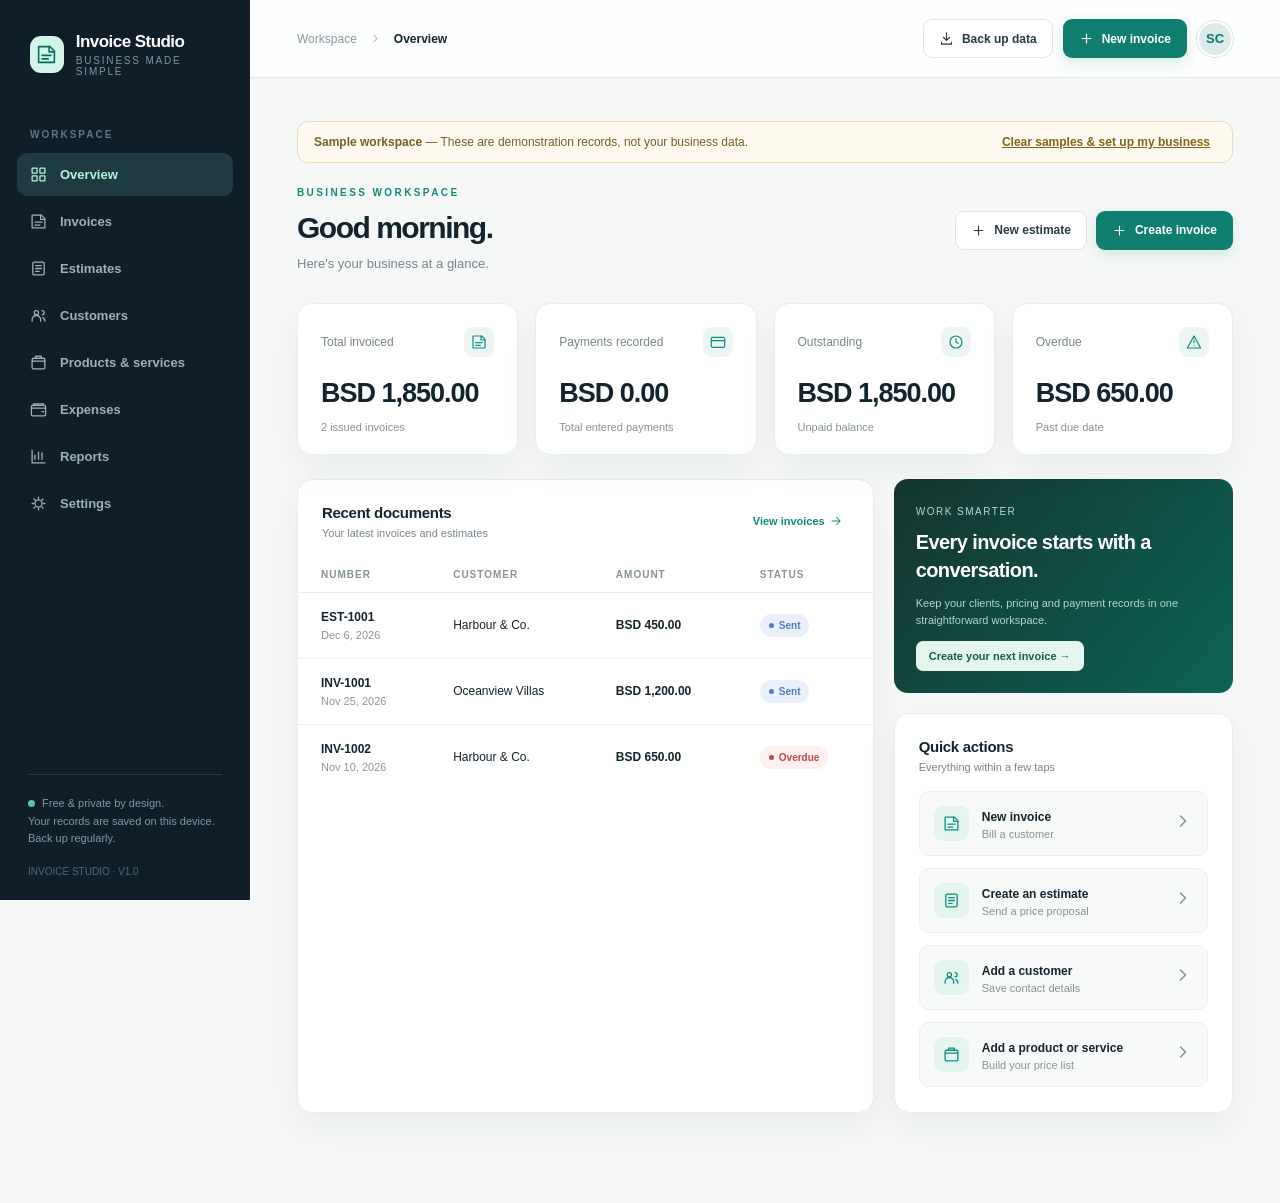
==== index.html @ 1c720442 "Build Invoice Studio local-first invoicing app" ====
<!DOCTYPE html>
<html lang="en">
<head>
  <meta charset="UTF-8" />
  <meta name="viewport" content="width=device-width, initial-scale=1, viewport-fit=cover" />
  <meta name="theme-color" content="#101c28" />
  <meta name="description" content="Free, private, mobile-friendly invoicing, estimates, customers and expenses. No account needed." />
  <title>Invoice Studio · Free small-business invoicing</title>
  <link rel="icon" href="./icon.svg" type="image/svg+xml" />
  <link rel="manifest" href="./manifest.webmanifest" />
  <link rel="stylesheet" href="./styles.css" />
</head>
<body>
  <div id="app"></div>
  <script defer src="./app.js"></script>
</body>
</html>
---- styles.css ----
:root{--ink:#14242d;--muted:#78858f;--line:#e4e9ec;--paper:#fff;--canvas:#f6f8f8;--side:#101e2a;--accent:#108b7b;--accentlight:#e5f5ef;--danger:#b94a4c;--gold:#ad791c;--shadow:0 14px 35px rgba(20,36,45,.055)}
*{box-sizing:border-box}html,body{margin:0;min-height:100%;font-family:Inter,-apple-system,BlinkMacSystemFont,"Segoe UI",sans-serif;color:var(--ink);background:var(--canvas);-webkit-font-smoothing:antialiased}body{min-width:320px}button,input,select,textarea{font:inherit}button{cursor:pointer}button:disabled{opacity:.4;cursor:not-allowed}a{color:var(--accent)}.app-shell{display:flex;min-height:100vh}.sidebar{width:250px;min-width:250px;background:var(--side);color:#fff;display:flex;flex-direction:column;position:sticky;top:0;height:100vh;padding:30px 17px 23px}.brand{display:flex;align-items:center;gap:12px;padding:2px 13px 34px}.brand-mark{width:37px;height:37px;display:grid;place-items:center;border-radius:11px;background:#d2f4e9;color:#046c5d}.brand strong{font-size:17px;letter-spacing:-.55px}.brand small{display:block;color:#8296a3;font-size:10px;letter-spacing:1.8px;text-transform:uppercase;margin-top:3px}.side-caption{font-size:10px;letter-spacing:2px;color:#607785;font-weight:750;margin:18px 13px 13px;text-transform:uppercase}.nav{display:flex;flex-direction:column;gap:4px}.nav-btn{border:0;background:transparent;color:#9fb0ba;display:flex;align-items:center;gap:13px;width:100%;padding:13px 13px;border-radius:10px;text-align:left;font-size:13px;font-weight:550;transition:.16s}.nav-btn:hover{background:#1a313c;color:#fff}.nav-btn.active{background:#1e3a42;color:#b6f6dc}.nav-btn svg{width:17px;height:17px;stroke-width:1.8}.nav-btn .nav-label{flex:1}.side-foot{margin-top:auto;padding:0 11px}.privacy-note{border-top:1px solid #293c47;padding-top:20px;font-size:11px;color:#8398a4;line-height:1.6}.privacy-note .dot{display:inline-block;width:7px;height:7px;border-radius:50%;background:#60c3a5;margin-right:7px}.side-version{margin-top:18px;color:#4d6776;font-size:10px}.main{flex:1;min-width:0}.topbar{height:78px;border-bottom:1px solid var(--line);background:rgba(255,255,255,.83);display:flex;align-items:center;justify-content:space-between;padding:0 47px;gap:16px}.crumb{display:flex;align-items:center;gap:12px;font-size:12px;color:#8a989f}.crumb strong{color:var(--ink);font-weight:700}.top-actions{display:flex;align-items:center;gap:10px}.avatar{height:36px;width:36px;display:grid;place-items:center;border-radius:50%;background:#dbe9e9;color:#0d776d;font-weight:750;font-size:13px;border:2px solid white;box-shadow:0 0 0 1px #dae5e5}.workspace{max-width:1390px;margin:auto;padding:43px 47px 90px}.eyebrow{text-transform:uppercase;letter-spacing:2.4px;font-size:10px;color:var(--accent);font-weight:800;margin-bottom:12px}.page-heading{display:flex;justify-content:space-between;gap:16px;align-items:center;margin-bottom:29px}.page-heading h1{margin:0;font-size:30px;line-height:1.2;font-weight:720;letter-spacing:-1.5px}.page-heading p{margin:8px 0 0;color:var(--muted);font-size:13px;line-height:1.5}.heading-buttons{display:flex;gap:9px;flex-wrap:wrap;justify-content:flex-end}.btn{border:1px solid transparent;display:inline-flex;align-items:center;justify-content:center;gap:8px;min-height:39px;padding:0 15px;border-radius:9px;font-size:12px;font-weight:700;white-space:nowrap;text-decoration:none;transition:.15s}.btn svg{width:15px;height:15px}.btn:hover{filter:brightness(.97);transform:translateY(-1px)}.btn-primary{background:#117f70;color:#fff;box-shadow:0 5px 14px rgba(17,127,112,.15)}.btn-secondary{color:#283b42;background:#fff;border-color:#dce4e6}.btn-outline{color:#0e786a;background:var(--accentlight);border-color:#d0eae3}.btn-danger{color:#ba3a42;background:#fff0ef;border-color:#fad9d7}.btn-quiet{color:#667880;background:transparent;border-color:transparent}.btn-sm{min-height:30px;padding:0 10px;border-radius:7px;font-size:11px}.icon-btn{border:1px solid var(--line);display:inline-grid;place-items:center;min-width:35px;height:35px;background:#fff;border-radius:9px;color:#667780}.icon-btn svg{width:17px;height:17px}.menu-action{display:none}.demo-banner{border:1px solid #eadbb7;background:#fffaf0;border-radius:11px;padding:12px 16px;margin-bottom:24px;display:flex;justify-content:space-between;align-items:center;gap:15px;color:#745e28;font-size:12px}.demo-banner strong{font-weight:750}.demo-banner button{background:none;border:0;color:#84631a;text-decoration:underline;font-size:12px;font-weight:700}.metric-grid{display:grid;grid-template-columns:repeat(4,minmax(0,1fr));gap:17px;margin-bottom:24px}.metric{background:#fff;border:1px solid #e8ecee;border-radius:15px;box-shadow:var(--shadow);padding:23px 23px 21px;position:relative;overflow:hidden}.metric-title{display:flex;align-items:center;justify-content:space-between;font-size:12px;color:#76858b;margin-bottom:19px}.metric-icon{height:30px;width:30px;border-radius:9px;display:grid;place-items:center;background:#ecf5f4;color:#118e7e}.metric-icon svg{width:16px;height:16px}.metric-value{font-size:27px;letter-spacing:-1px;font-weight:750;line-height:1.3;font-variant-numeric:tabular-nums}.metric-foot{font-size:11px;color:#85939b;margin-top:10px}.metric-foot span{color:#158c72;font-weight:700}.content-grid{display:grid;grid-template-columns:minmax(0,1.7fr) minmax(255px,1fr);gap:20px}.panel{background:#fff;border:1px solid #e7ecee;border-radius:15px;box-shadow:var(--shadow);min-width:0}.panel-head{padding:24px 24px 18px;display:flex;align-items:center;justify-content:space-between;gap:12px}.panel-head h2,.card-head h2{font-size:15px;letter-spacing:-.3px;margin:0;font-weight:740}.panel-head p{font-size:11px;color:var(--muted);margin:6px 0 0}.link-button{background:none;border:0;font-weight:700;color:var(--accent);font-size:11px;display:inline-flex;align-items:center;gap:4px}.link-button svg{height:14px;width:14px}.table-wrap{width:100%;overflow-x:auto}.table{width:100%;border-collapse:collapse;text-align:left;white-space:nowrap}.table th{color:#87939b;font-size:10px;font-weight:730;text-transform:uppercase;letter-spacing:1px;padding:12px 23px;border-bottom:1px solid #e9edef}.table td{padding:17px 23px;border-bottom:1px solid #edf0f2;font-size:12px}.table tr:last-child td{border-bottom:0}.table tbody tr:hover{background:#fbfdfc}.table tr.clickable{cursor:pointer}.table .strong{font-weight:740}.table .sub{display:block;color:#8a969d;font-size:11px;margin-top:5px}.table .money{font-variant-numeric:tabular-nums;font-weight:720}.badge{font-size:10px;font-weight:750;padding:6px 9px;border-radius:20px;display:inline-flex;align-items:center;gap:5px}.badge:before{content:"";height:5px;width:5px;border-radius:50%;background:currentColor}.badge-paid,.badge-accepted{background:#e8f7ef;color:#198a63}.badge-overdue,.badge-declined{background:#fff0f0;color:#b84c4e}.badge-sent,.badge-partial{background:#eaf0fb;color:#537cbe}.badge-draft{background:#f0f1f2;color:#768088}.panel-body{padding:0 24px 25px}.quick-list{display:flex;flex-direction:column;gap:12px}.quick-btn{background:#f8faf9;border:1px solid #ebf0ef;display:flex;align-items:center;gap:13px;width:100%;padding:14px;border-radius:10px;text-align:left;color:var(--ink)}.quick-btn:hover{background:#e9f6f1}.quick-btn .quick-ico{width:35px;height:35px;display:grid;place-items:center;background:#e4f4ee;border-radius:9px;color:var(--accent)}.quick-btn .quick-ico svg{width:17px;height:17px}.quick-btn strong{font-size:12px}.quick-btn small{display:block;color:#85939a;margin-top:3px;font-size:11px}.quick-btn .arrow{margin-left:auto;color:#819394}.tip{background:#edf7f3;border-radius:12px;padding:18px;margin-top:16px;font-size:12px;color:#54746c;line-height:1.6}.tip strong{color:#1d6f5e}.search-bar{display:flex;align-items:center;gap:11px;flex-wrap:wrap;margin-bottom:16px}.search-box{display:flex;align-items:center;gap:8px;border:1px solid #e0e6e7;border-radius:10px;background:#fff;padding:0 12px;min-height:40px;flex:1;min-width:180px}.search-box svg{width:16px;height:16px;color:#96a3a8}.search-box input{border:0;outline:0;font-size:12px;min-width:0;width:100%;background:transparent}.filter{border:1px solid #e0e6e7;background:#fff;border-radius:9px;min-height:40px;padding:0 10px;min-width:125px;color:#52636d;font-size:12px}.empty{padding:58px 20px;text-align:center;color:#87949c}.empty svg{width:40px;height:40px;color:#b1c4c7}.empty strong{display:block;color:#2b4249;font-size:15px;margin-top:12px}.empty p{font-size:12px;line-height:1.7;max-width:330px;margin:8px auto 16px}.row-actions{display:flex;gap:5px}.row-actions .icon-btn{height:29px;min-width:29px;border:0;background:transparent}.row-actions .icon-btn:hover{background:#f0f5f2}.form-card{padding:25px}.settings-grid{display:grid;grid-template-columns:1fr 1fr;gap:20px}.field-grid{display:grid;grid-template-columns:repeat(2,minmax(0,1fr));gap:15px}.field{display:flex;flex-direction:column;gap:7px;min-width:0}.field label{font-size:11px;color:#50626c;font-weight:700}.field input,.field textarea,.field select{width:100%;border:1px solid #dde5e7;border-radius:9px;background:#fff;color:var(--ink);font-size:13px;outline:0;padding:10px 12px;min-height:40px}.field textarea{resize:vertical;min-height:83px;line-height:1.5}.field :is(input,textarea,select):focus{border-color:#3da693;box-shadow:0 0 0 3px rgba(21,150,124,.11)}.field input[type=color]{padding:3px;height:40px}.field input[type=checkbox]{width:auto;min-height:initial}.full{grid-column:1/-1}.section-label{font-size:13px;font-weight:750;letter-spacing:-.2px;color:#344951;margin:0 0 17px}.muted{color:var(--muted)}.tiny{font-size:11px;line-height:1.6}.toolbar{display:flex;gap:8px;flex-wrap:wrap}.report-grid{display:grid;grid-template-columns:1.3fr 1fr;gap:20px}.bar-chart{padding:6px 25px 23px;height:240px;display:flex;align-items:flex-end;gap:15px}.bar-col{flex:1;height:100%;display:flex;flex-direction:column;align-items:center;justify-content:flex-end;gap:8px;color:#96a1a7;font-size:10px}.bar-track{height:165px;width:100%;display:flex;align-items:flex-end;justify-content:center;position:relative;background:linear-gradient(to top,transparent 24%,#f5f7f7 24%,#f5f7f7 25%,transparent 25%,transparent 49%,#f5f7f7 49%,#f5f7f7 50%,transparent 50%,transparent 74%,#f5f7f7 74%,#f5f7f7 75%,transparent 75%)}.bar{width:min(34px,80%);border-radius:6px 6px 0 0;background:linear-gradient(#1ca790,#0f796e);min-height:2px}.help-row{display:flex;align-items:center;gap:10px;color:#798b91;font-size:11px;margin-top:15px}.help-row svg{width:15px;height:15px}.modal-backdrop{position:fixed;inset:0;z-index:50;background:rgba(9,24,32,.59);backdrop-filter:blur(4px);display:flex;align-items:center;justify-content:center;padding:24px;overflow:auto}.modal{width:min(620px,100%);background:#fff;border-radius:16px;box-shadow:0 30px 110px #061a3044;max-height:92vh;display:flex;flex-direction:column}.modal.wide{width:min(970px,100%)}.modal-header{padding:22px 28px;border-bottom:1px solid var(--line);display:flex;justify-content:space-between;align-items:center;gap:12px;flex:none}.modal-header h2{margin:0;font-size:18px;letter-spacing:-.7px}.modal-header small{display:block;font-size:11px;color:#8b989f;margin-top:5px}.modal-content{overflow:auto;padding:25px 28px;min-height:0}.modal-footer{padding:15px 28px;border-top:1px solid var(--line);display:flex;align-items:center;justify-content:space-between;gap:10px;flex:none}.modal-footer .right{display:flex;gap:8px}.doc-columns{display:grid;grid-template-columns:1fr 1fr 1fr;gap:13px}.line-table{border:1px solid var(--line);border-radius:11px;overflow:auto;margin-top:21px}.line-table table{border-collapse:collapse;width:100%;min-width:630px}.line-table th{font-size:10px;letter-spacing:1px;color:#82929a;text-transform:uppercase;text-align:left;background:#f8faf9;padding:11px}.line-table td{padding:7px 9px;border-top:1px solid #edf1f1}.line-table :is(input,select){width:100%;border:1px solid #e3e9e9;border-radius:7px;padding:9px;color:var(--ink);font-size:12px}.line-table .check{width:auto}.line-table .narrow{width:75px}.line-table .price{width:100px}.line-table .delete-line{border:0;background:none;color:#a44952}.totals-box{margin-left:auto;width:300px;max-width:100%;margin-top:17px}.totals-row{display:flex;align-items:center;justify-content:space-between;padding:8px 0;font-size:12px;color:#73848b}.totals-row strong{color:var(--ink)}.totals-row.grand{border-top:1px solid var(--line);font-weight:780;font-size:17px;color:var(--ink);margin-top:5px;padding-top:15px}.totals-box input{width:66px;padding:5px;border:1px solid #dfe8e7;border-radius:6px;text-align:right}.doc-preview{background:#fff;border:1px solid var(--line);border-radius:10px;padding:28px;margin-bottom:16px}.preview-top{display:flex;justify-content:space-between;gap:30px;border-bottom:2px solid #178c7b;padding-bottom:23px}.preview-top h2{font-size:24px;margin:0;color:#14252d}.preview-title{text-align:right}.preview-title h2{font-size:30px;letter-spacing:1px;font-weight:750}.preview-title p{color:#7c898e;font-size:12px}.preview-middle{display:grid;grid-template-columns:1fr 1fr;gap:20px;padding:24px 0;font-size:12px;line-height:1.7}.preview-middle small{font-size:10px;color:#819197;text-transform:uppercase;letter-spacing:1.2px;font-weight:800}.preview-table{width:100%;border-collapse:collapse;margin:14px 0 18px}.preview-table th{border-bottom:1px solid #d9e3e1;background:#f5faf8;text-align:left;padding:11px;font-size:11px}.preview-table td{border-bottom:1px solid #e8eeed;padding:12px 10px;font-size:12px}.preview-table .num{text-align:right}.preview-total{margin-left:auto;width:260px;max-width:100%;font-size:12px}.preview-total div{display:flex;justify-content:space-between;padding:8px 0}.preview-total .big{font-weight:800;font-size:18px;border-top:2px solid #1a897a;padding:14px 0}.preview-notes{border-top:1px solid #e8efed;padding-top:18px;margin-top:25px;line-height:1.7;font-size:11px;color:#52656c;white-space:pre-wrap}.overview-insight{padding:22px;background:linear-gradient(130deg,#14352f,#0d6356);color:#fff;border-radius:14px;margin-bottom:20px}.overview-insight span{font-size:10px;text-transform:uppercase;letter-spacing:1.5px;color:#b0ddd2}.overview-insight h3{font-size:20px;letter-spacing:-.6px;line-height:1.4;margin:9px 0}.overview-insight p{font-size:11px;color:#b4d6ce;line-height:1.6}.overview-insight button{border:0;border-radius:7px;padding:9px 13px;background:#e5f6ee;font-size:11px;font-weight:700;color:#135b4e}.data-warning{padding:13px 16px;font-size:12px;background:#fff7e8;border:1px solid #f2e4c8;border-radius:9px;color:#876522;line-height:1.6}.chart-legend{display:flex;gap:15px;align-items:center;font-size:11px;color:#7d898d}.chart-legend b{width:8px;height:8px;border-radius:2px;display:inline-block;background:#159680}.toast{position:fixed;right:24px;bottom:24px;z-index:100;background:#152c33;color:#fff;border-radius:10px;padding:13px 18px;box-shadow:0 12px 35px #152c3330;font-size:12px;max-width:360px}.mobile-nav{display:none}.logo-preview{max-height:62px;max-width:150px;object-fit:contain}.double-button{display:flex;align-items:center;gap:9px;flex-wrap:wrap}.inline-note{font-size:10px;color:#88979b}.pill-initial{height:34px;width:34px;border-radius:10px;background:#eef4f3;color:#268374;display:grid;place-items:center;font-weight:760}.client-cell{display:flex;align-items:center;gap:10px}.no-wrap{white-space:nowrap}
@media(max-width:1200px){.metric-grid{grid-template-columns:repeat(2,minmax(0,1fr))}.workspace{padding:35px 30px 90px}.topbar{padding:0 30px}.sidebar{width:216px;min-width:216px}.table td,.table th{padding-left:15px;padding-right:15px}}
@media(max-width:900px){.sidebar{width:71px;min-width:71px;padding:24px 11px}.brand{padding:0 7px 28px}.brand strong,.brand small,.side-caption,.nav-label,.side-foot{display:none}.nav-btn{justify-content:center;padding:14px 0}.nav-btn svg{width:20px;height:20px}.content-grid,.report-grid{grid-template-columns:1fr}.settings-grid{grid-template-columns:1fr}.topbar{height:67px}}
@media(max-width:650px){.sidebar{display:none}.topbar{height:63px;padding:0 18px}.workspace{padding:28px 16px 105px}.crumb{font-size:11px}.top-actions .btn-secondary{display:none}.page-heading{align-items:flex-start;flex-direction:column;gap:16px;margin-bottom:20px}.page-heading h1{font-size:26px}.heading-buttons{justify-content:flex-start;width:100%}.metric-grid{gap:10px;margin-bottom:14px}.metric{padding:17px 14px;border-radius:12px}.metric-title{font-size:10px;margin-bottom:10px}.metric-value{font-size:20px}.metric-icon{height:26px;width:26px}.metric-foot{font-size:10px}.panel-head{padding:19px 17px 12px}.panel-body{padding:0 17px 18px}.mobile-nav{display:flex;align-items:center;justify-content:space-around;position:fixed;bottom:0;left:0;right:0;z-index:30;background:#fff;border-top:1px solid #e3e9e8;padding:9px 6px max(9px,env(safe-area-inset-bottom))}.mobile-nav button{background:none;border:0;display:flex;align-items:center;flex-direction:column;gap:4px;color:#899b9d;min-width:63px;font-size:10px}.mobile-nav button.active{color:#078676;font-weight:700}.mobile-nav svg{width:21px;height:21px}.demo-banner{align-items:flex-start;flex-direction:column;gap:6px}.table th,.table td{padding:12px}.modal-backdrop{align-items:flex-end;padding:0}.modal{width:100%;max-height:96vh;border-radius:18px 18px 0 0}.modal-header{padding:17px}.modal-content{padding:18px}.modal-footer{padding:13px 17px;flex-wrap:wrap}.modal-footer .right{margin-left:auto}.doc-columns{grid-template-columns:1fr 1fr}.field-grid{grid-template-columns:1fr}.field-grid .full{grid-column:auto}.preview-top{flex-direction:column}.preview-title{text-align:left}.preview-middle{grid-template-columns:1fr}.doc-preview{padding:15px}.preview-table{min-width:450px}.doc-print-wrap{overflow:auto}.settings-grid{gap:13px}.form-card{padding:20px}.bar-chart{gap:6px;padding:6px 15px 23px}.topbar .avatar{height:30px;width:30px}}
@media print{.sidebar,.topbar,.mobile-nav,.workspace,.modal-backdrop,.toast{display:none!important}}
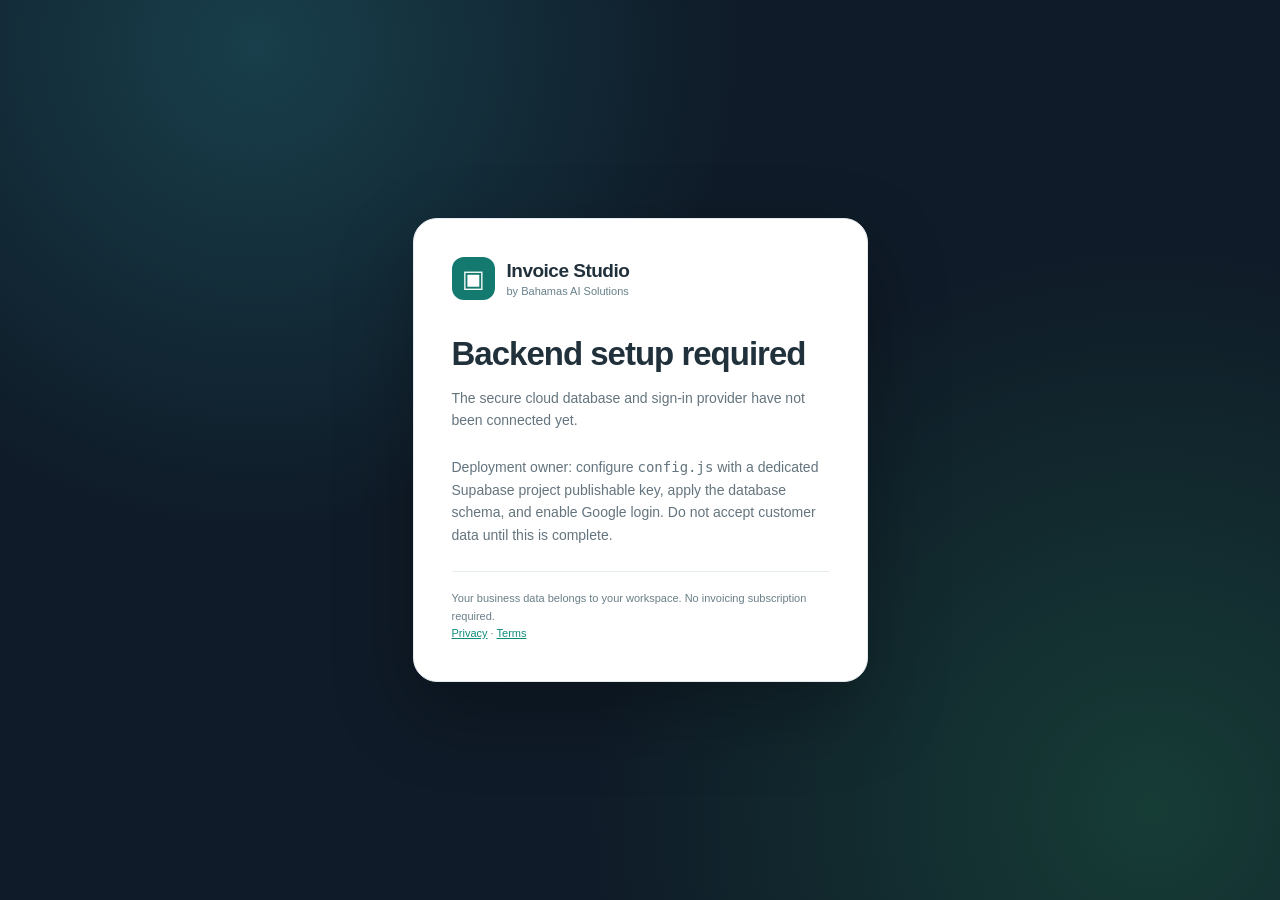
==== commit 5b0987a0: "Build multi-user cloud invoicing: index.html" ====
--- a/index.html
+++ b/index.html
@@ -1,17 +1,9 @@
-<!DOCTYPE html>
-<html lang="en">
-<head>
-  <meta charset="UTF-8" />
-  <meta name="viewport" content="width=device-width, initial-scale=1, viewport-fit=cover" />
-  <meta name="theme-color" content="#101c28" />
-  <meta name="description" content="Free, private, mobile-friendly invoicing, estimates, customers and expenses. No account needed." />
-  <title>Invoice Studio · Free small-business invoicing</title>
-  <link rel="icon" href="./icon.svg" type="image/svg+xml" />
-  <link rel="manifest" href="./manifest.webmanifest" />
-  <link rel="stylesheet" href="./styles.css" />
-</head>
-<body>
-  <div id="app"></div>
-  <script defer src="./app.js"></script>
-</body>
-</html>+<!doctype html><html lang="en"><head>
+ <meta charset="utf-8"><meta name="viewport" content="width=device-width,initial-scale=1,viewport-fit=cover">
+ <meta name="theme-color" content="#0f1b28"><meta name="description" content="Free, secure invoicing for small businesses. Make estimates, invoices, branded PDFs and financial reports, from anywhere.">
+ <title>Invoice Studio | Free invoicing for small businesses</title>
+ <link rel="icon" href="./icon.svg" type="image/svg+xml"><link rel="manifest" href="./manifest.webmanifest">
+ <link rel="stylesheet" href="./styles.css">
+</head><body><div id="app"><main class="auth-screen"><div class="auth-card"><h1>Invoice Studio</h1><p>Loading secure sign-in…</p></div></main></div>
+<script src="./config.js"></script><script type="module" src="./cloud.js"></script>
+</body></html>
--- a/styles.css
+++ b/styles.css
@@ -3,4 +3,19 @@
 @media(max-width:1200px){.metric-grid{grid-template-columns:repeat(2,minmax(0,1fr))}.workspace{padding:35px 30px 90px}.topbar{padding:0 30px}.sidebar{width:216px;min-width:216px}.table td,.table th{padding-left:15px;padding-right:15px}}
 @media(max-width:900px){.sidebar{width:71px;min-width:71px;padding:24px 11px}.brand{padding:0 7px 28px}.brand strong,.brand small,.side-caption,.nav-label,.side-foot{display:none}.nav-btn{justify-content:center;padding:14px 0}.nav-btn svg{width:20px;height:20px}.content-grid,.report-grid{grid-template-columns:1fr}.settings-grid{grid-template-columns:1fr}.topbar{height:67px}}
 @media(max-width:650px){.sidebar{display:none}.topbar{height:63px;padding:0 18px}.workspace{padding:28px 16px 105px}.crumb{font-size:11px}.top-actions .btn-secondary{display:none}.page-heading{align-items:flex-start;flex-direction:column;gap:16px;margin-bottom:20px}.page-heading h1{font-size:26px}.heading-buttons{justify-content:flex-start;width:100%}.metric-grid{gap:10px;margin-bottom:14px}.metric{padding:17px 14px;border-radius:12px}.metric-title{font-size:10px;margin-bottom:10px}.metric-value{font-size:20px}.metric-icon{height:26px;width:26px}.metric-foot{font-size:10px}.panel-head{padding:19px 17px 12px}.panel-body{padding:0 17px 18px}.mobile-nav{display:flex;align-items:center;justify-content:space-around;position:fixed;bottom:0;left:0;right:0;z-index:30;background:#fff;border-top:1px solid #e3e9e8;padding:9px 6px max(9px,env(safe-area-inset-bottom))}.mobile-nav button{background:none;border:0;display:flex;align-items:center;flex-direction:column;gap:4px;color:#899b9d;min-width:63px;font-size:10px}.mobile-nav button.active{color:#078676;font-weight:700}.mobile-nav svg{width:21px;height:21px}.demo-banner{align-items:flex-start;flex-direction:column;gap:6px}.table th,.table td{padding:12px}.modal-backdrop{align-items:flex-end;padding:0}.modal{width:100%;max-height:96vh;border-radius:18px 18px 0 0}.modal-header{padding:17px}.modal-content{padding:18px}.modal-footer{padding:13px 17px;flex-wrap:wrap}.modal-footer .right{margin-left:auto}.doc-columns{grid-template-columns:1fr 1fr}.field-grid{grid-template-columns:1fr}.field-grid .full{grid-column:auto}.preview-top{flex-direction:column}.preview-title{text-align:left}.preview-middle{grid-template-columns:1fr}.doc-preview{padding:15px}.preview-table{min-width:450px}.doc-print-wrap{overflow:auto}.settings-grid{gap:13px}.form-card{padding:20px}.bar-chart{gap:6px;padding:6px 15px 23px}.topbar .avatar{height:30px;width:30px}}
-@media print{.sidebar,.topbar,.mobile-nav,.workspace,.modal-backdrop,.toast{display:none!important}}+@media print{.sidebar,.topbar,.mobile-nav,.workspace,.modal-backdrop,.toast{display:none!important}}
+
+/* Cloud authentication, team management and print-report controls */
+.auth-screen{min-height:100dvh;display:grid;place-items:center;padding:32px 16px;background:radial-gradient(circle at 20% 5%,#183f4b 0%,transparent 36%),radial-gradient(circle at 90% 90%,#163c36 0%,transparent 40%),#0f1b28;color:#eaf2f4}
+.auth-card{width:min(100%,455px);background:#fff;color:#21313b;border:1px solid #e4e9ed;border-radius:24px;padding:clamp(24px,5vw,38px);box-shadow:0 30px 80px #0004}
+.auth-brand{display:flex;align-items:center;gap:12px;margin-bottom:36px}.auth-brand b{display:block;font-size:19px;letter-spacing:-.5px}.auth-brand small{display:block;color:#678089;margin-top:3px;font-size:11px}
+.auth-mark{display:grid;place-items:center;width:43px;height:43px;background:#14796e;color:white;border-radius:12px;font-size:24px}.auth-card h1{font-size:clamp(26px,4vw,33px);margin:0 0 7px;line-height:1.1;letter-spacing:-1px}.auth-card>p{color:#64747e;font-size:14px;line-height:1.6;margin-bottom:25px}
+.auth-form{display:grid;gap:15px}.auth-form label,.report-controls label{font-size:12px;font-weight:750;color:#435761;display:grid;gap:6px}.auth-form input,.auth-form select,.report-controls input,.report-controls select{border-radius:11px;border:1px solid #cfdbde;background:#fff;padding:13px 14px;font:inherit;color:#1c3039;width:100%;min-width:0}.auth-form input:focus,.report-controls input:focus{outline:3px solid #a5ded5;border-color:#178778}
+.auth-primary,.auth-google{display:flex;align-items:center;justify-content:center;gap:12px;cursor:pointer;border-radius:11px;padding:13px 16px;border:1px solid #157a70;font-weight:750;font-size:14px;min-height:46px}.auth-primary{background:#137e70;color:#fff}.auth-primary:hover{background:#0b685d}.auth-primary:disabled{opacity:.55;cursor:wait}.auth-google{width:100%;background:white;color:#21313b;border-color:#d8e3e6;margin-top:14px}.auth-google:hover{background:#f3f8f8}
+.auth-links{display:flex;justify-content:space-between;margin-top:18px;gap:15px}.auth-links button,.text-link{border:0;background:none;padding:7px 0;color:#0f766d;font-weight:700;cursor:pointer;text-decoration:underline;text-underline-offset:3px}.auth-message{font-size:12px;color:#b13c3c;margin-top:14px;line-height:1.5;min-height:0}.auth-message.success{color:#11745a}.auth-foot{border-top:1px solid #e6edef;color:#6a7f88;margin-top:24px;padding-top:18px;font-size:11px;line-height:1.6}.auth-loading{height:3px;background:linear-gradient(90deg,transparent,#14816f,transparent);margin-top:18px;animation:auth-slide 1.5s linear infinite}@keyframes auth-slide{from{transform:scaleX(.2)}to{transform:scaleX(1)}}
+.sync-status{font-size:11px;color:#5f777e;white-space:nowrap}.workspace-switch{display:flex;align-items:center;gap:7px;max-width:220px;min-height:40px;border:1px solid #d9e5e7;border-radius:10px;background:#fff;padding:8px 10px;color:#29414b;font-size:11px;cursor:pointer}.workspace-switch span{white-space:nowrap;overflow:hidden;text-overflow:ellipsis;max-width:145px}.workspace-switch:hover{border-color:#138577}
+.cloud-backdrop{position:fixed;inset:0;background:#0c1823b5;z-index:2000;display:grid;place-items:center;padding:20px}.cloud-dialog{width:min(100%,510px);background:#fff;color:#21333d;border-radius:19px;padding:24px;box-shadow:0 30px 90px #0004;max-height:90dvh;overflow:auto}.cloud-dialog-top{display:flex;justify-content:space-between;align-items:center;font-size:17px}.cloud-dialog-top button{border:0;background:transparent;font-size:28px;cursor:pointer}.cloud-dialog h3{margin:22px 0 12px}.team-tabs{display:flex;gap:6px;border-bottom:1px solid #e1e9eb;margin-top:15px;overflow-x:auto}.team-tabs button{border:0;border-bottom:2px solid transparent;background:transparent;padding:13px 15px;cursor:pointer;color:#60737c}.team-tabs button.active{border-color:#158578;color:#146d63;font-weight:800}.team-row{padding:12px 2px;display:flex;justify-content:space-between;align-items:center;gap:12px;border:0;border-bottom:1px solid #e8edef;background:#fff;width:100%;text-align:left;color:#233e47}.team-row[data-workspace]{cursor:pointer}.team-row[data-workspace]:hover{background:#f4faf8}.team-row b,.team-row small{display:block}.team-row small{color:#809098;font-size:11px;margin-top:3px}.auth-form.mini{padding-top:18px;gap:12px}.mini-muted{font-size:12px;color:#6c8189;line-height:1.6}.report-controls{display:flex;align-items:flex-end;gap:12px;flex-wrap:wrap;padding:15px 18px;margin-bottom:20px}.report-controls label{flex:1;min-width:145px}.report-body{padding:20px;margin-top:16px}.report-totals{display:grid;gap:0;border:1px solid #e2ebec;border-radius:12px;overflow:hidden;margin:14px 0 26px}.report-totals>div{display:flex;justify-content:space-between;gap:10px;padding:12px 16px;border-bottom:1px solid #e3ebed;font-size:13px}.report-totals>div:last-child{border-bottom:0}.report-totals .strong{background:#edf9f5;color:#0e695e;font-size:15px}.report-body h3{margin:13px 0 12px;font-size:14px}
+@media(max-width:850px){.sync-status{display:none}.workspace-switch{max-width:135px}.workspace-switch span{display:none}.report-controls{flex-direction:column;align-items:stretch}.report-controls label{width:100%;min-width:0}.report-grid{grid-template-columns:1fr}.auth-screen{padding:22px 12px}}
+@media print{.auth-screen,.cloud-backdrop{display:none!important}}
+.legal{background:#f6f8f9;color:#20343b}.legal main{max-width:760px;background:white;margin:50px auto;padding:45px;border-radius:18px;box-shadow:0 12px 40px #152b3211}.legal h1{font-size:35px}.legal h2{font-size:19px;margin-top:30px}.legal p{line-height:1.8;color:#536c75}.legal a{color:#147e71}
+@media(max-width:700px){.legal main{margin:0;padding:28px;border-radius:0}}
